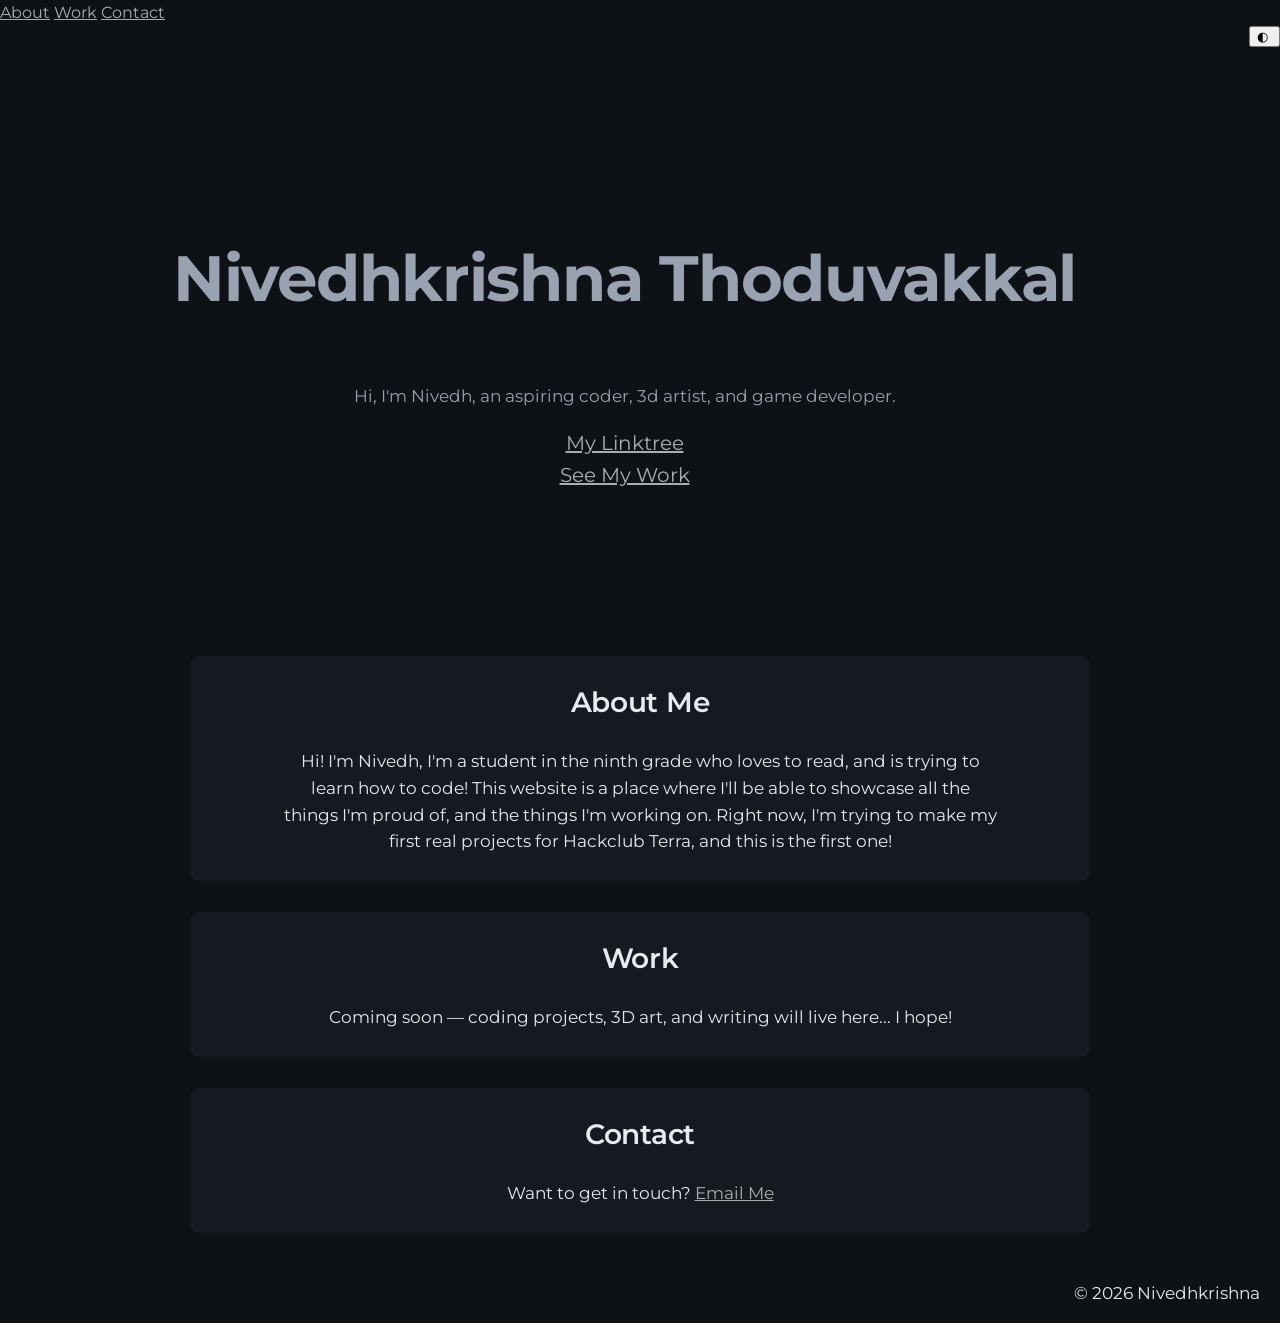
==== index.html @ b02f5b43 "Add personal portfolio site starter Create a responsive-ready portfolio foundation with About, Work," ====
<!DOCTYPE html> <!-- Tells the browser "this is modern HTML" -->
<html lang="en" data-theme="dark"> <!-- data-theme: our CSS will read this to know which colors to use -->

<head>
  <!-- HEAD = information ABOUT the page (nothing in here is visible on the page itself) -->
  <meta charset="UTF-8" /> <!-- allows special characters like é, —, emoji -->
  <meta name="viewport" content="width=device-width, initial-scale=1.0" /> <!-- makes the site behave on phones -->
  <title>Nivedhkrishna — Portfolio</title> <!-- shows in the browser tab and in Google results -->
  <meta name="description" content="Portfolio of Nivedhkrishna: coding projects, 3D design, and writing." />

<link rel="preconnect" href="https://fonts.googleapis.com">
  <link rel="preconnect" href="https://fonts.gstatic.com" crossorigin>
  <link href="https://fonts.googleapis.com/css2?family=Montserrat:ital,wght@0,100..900;1,100..900&display=swap" rel="stylesheet">

  <link rel="stylesheet" href="styles.css" /> <!-- attaches our stylesheet -->
</head>

<body>
  <!-- BODY = everything visible on the page -->

  <!-- ================= NAV ================= -->
  <header class="nav">
    <!-- TODO(you): change "NK" to whatever you want as your logo (initials work great) -->
    <!-- <a class="logo" href="#top">NK</a> -->

    <nav class="nav-links">
      <a href="#about">About</a>
      <a href="#work">Work</a>
      <a href="#contact">Contact</a>
    </nav>

    <!-- Placeholder button — does nothing until we wire it up in Step 6 -->
    <button class="button"id="theme-toggle" aria-label="Switch between dark and light mode">◐</button>
  </header>

  <main id="top">
    <!-- ================= HERO ================= -->
    <!-- YOUR FIRST TASK: write your hero content inside this section.
         Instructions are in our chat. -->
    <section class="hero" id="hero">
      <h1>Nivedhkrishna Thoduvakkal</h1>
        <p>Hi, I'm Nivedh, an aspiring coder, 3d artist, and game developer.</p>
        <a href="https://linktr.ee/nivedhthoduvakkal" target="_blank">My Linktree</a>
        <a href="#work">See My Work</a>


    </section>

    <!-- ================= ABOUT ================= -->
      <section class="section" id="about">
      <h2>About Me</h2>
       <!-- TODO(you, later): replace this placeholder with your real bio -->
        <p>
        Hi! I'm Nivedh, I'm a student in the ninth grade who loves to read,
        and is trying to learn how to code! This website is a place where I'll be able to showcase all the things I'm proud of,
         and the things I'm working on. Right now, I'm trying to make my first real projects for Hackclub Terra, and this is the first one!
      </p>
     </section>

    <!-- ================= WORK ================= -->
    <section class="section" id="work">
      <h2>Work</h2>
      <!-- TODO(step 4): filter buttons + project cards go here -->
      <p>Coming soon — coding projects, 3D art, and writing will live here... I hope!</p>
    </section>

    <!-- ================= CONTACT ================= -->
    <section class="section" id="contact">
      <h2>Contact</h2>
      <p>Want to get in touch? <a href="mailto:nivedhthoduvakkal@gmail.com">Email Me</a></p>
    </section>
  </main>



  <script src="script.js"></script> <!-- attaches our JavaScript -->
</body>
  <!-- ================= FOOTER ================= -->
     <footer class="footer">
       <!-- TODO: update the year & name each year (or we automate it in Step 6 😉) -->
       <p>© 2026 Nivedhkrishna</p>
     </footer>
</html>
---- styles.css ----
/* ==========================================================================
   STYLES.CSS — controls how the site LOOKS.
   This is a minimal starter so we can preview in dark mode.
   In Step 3 we'll build the real design system together.
   ========================================================================== */

/* CSS variables: named values we can reuse everywhere.
   Want a different background color? Change it once, here. */
:root {
  --bg: #0e1116 ;
  --surface: #151a21;
  --border: #232b36;
  --text: #e8eaee;
  --muted: #98a2b0;
  --accent: #adadad;
  --accent-hover: #ffffff; /* highlights, links, buttons */
}

html {
  scroll-behavior: smooth; /* clicking a nav link glides instead of jumping */
}

body {
  margin: 0; /* browsers add a default margin around the page — we don't want it */
  background: var(--bg);
  color: var(--text);
  font-family: "Montserrat", system-ui, sans-serif;
  line-height: 1.6;
}

h1 {
  font-size: clamp(2.5rem, 6vw, 4rem);
  font-weight: 700;
  letter-spacing: -0.02em;
  line-height: 1.1;
}

h2 {
  font-size: 1.75rem;
  font-weight: 600;
  letter-spacing: -0.01em;
  text-align: center;
}

p {
  font-size: 1.05rem;
  max-width: 65ch;
  margin-right: auto;
  margin-left: auto;
}

/* Temporary layout so the hero preview looks intentional.
   (Flexbox centers the content — we'll cover it properly in Step 3.) */
.hero {
  font-size: 1.25rem;
  color: var(--muted);
  min-height: 70vh;
  display: flex;
  flex-direction: column;
  align-items: center;
  justify-content: center;
  text-align: center;
  padding: 0 24px;
}

.section {
  max-width: 880px;
  margin: 0 auto;
  background-color: var(--surface);
  border-radius: 10px;
  padding: 10px;
  padding-top: 1px;
  text-align: center;
  margin-bottom: 30px;
}
.button{
  float: right;
  padding-right: 10px;
  width: fit-content;
}
.footer {
width: 100%;
box-sizing: border-box;
padding: 16px 0px;
text-align: right;
}
.footer p {
  max-width: none;
  margin: 0;
  padding-right: 20px;
}

/* Links get our accent color */
a {
  color: var(--accent);
  transition: color 0.2s ease;
}

a:hover {
  color: var(--accent-hover);
  transition: color 0.1s ease;
  cursor: pointer;
}
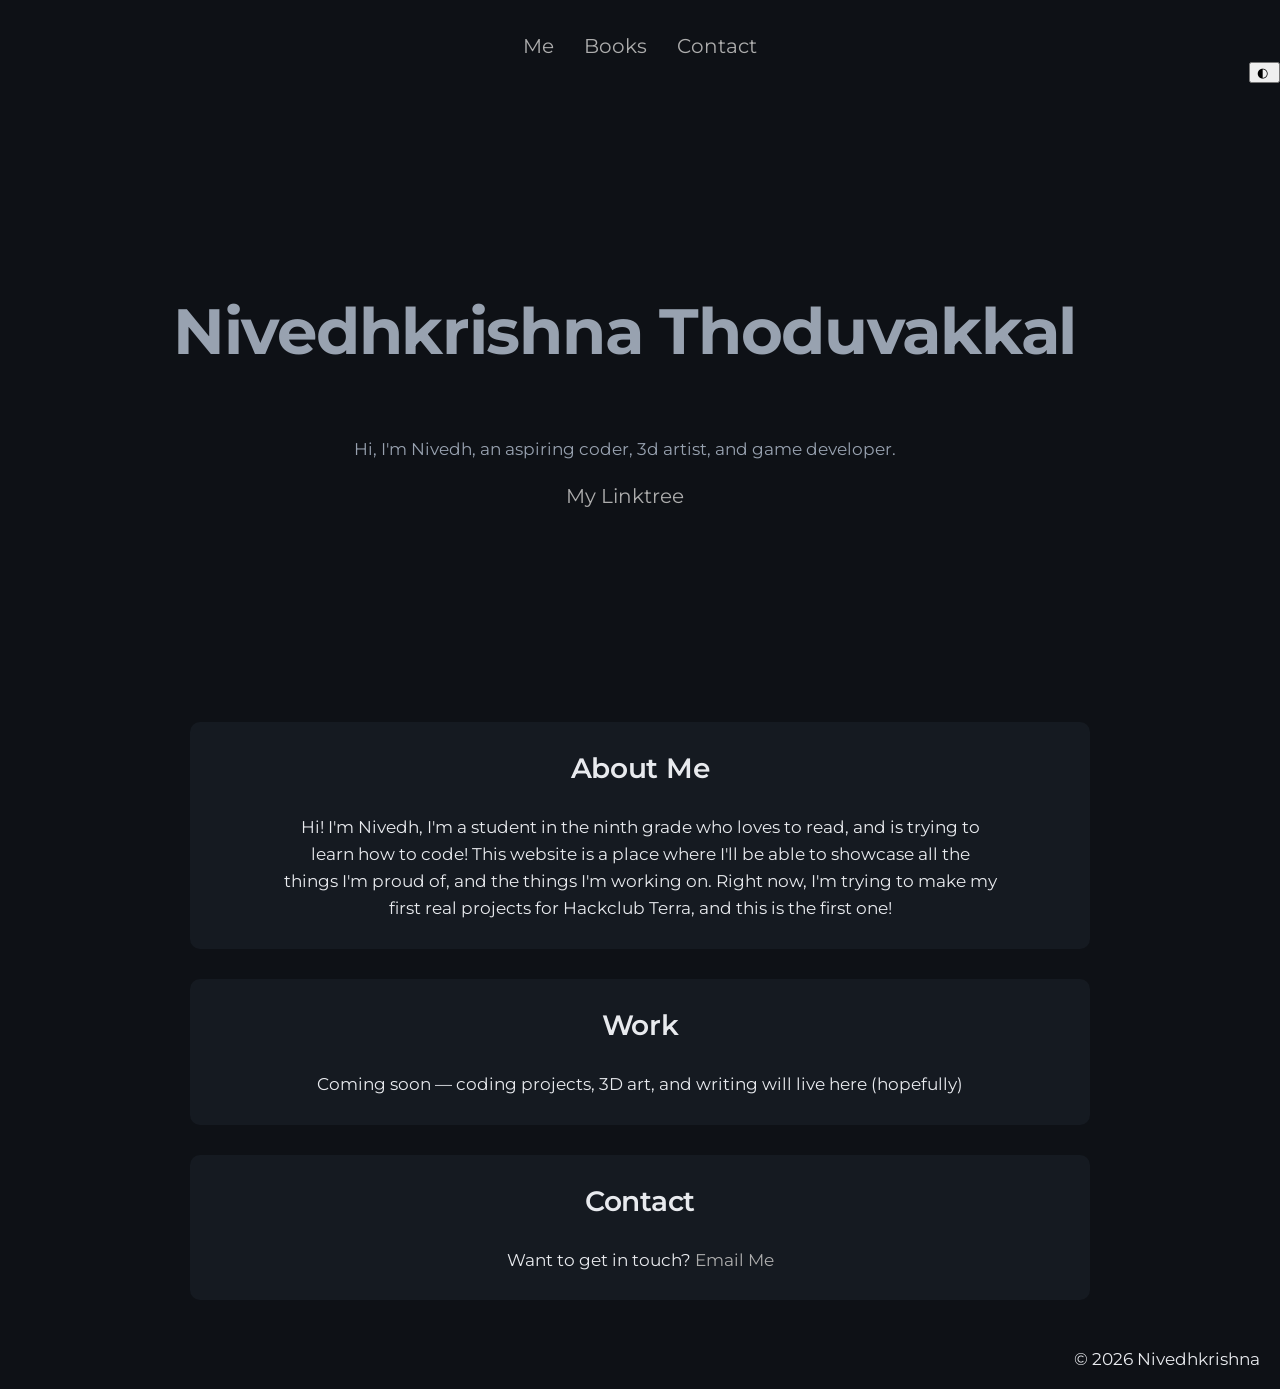
==== commit 9e5cf73d: "Began book review page New page for book series I've read. Cards and review dialogs are generated fr" ====
--- a/index.html
+++ b/index.html
@@ -24,8 +24,8 @@
     <!-- <a class="logo" href="#top">NK</a> -->
 
     <nav class="nav-links">
-      <a href="#about">About</a>
-      <a href="#work">Work</a>
+      <a href="index.html">Me</a>
+      <a href="books.html">Books</a>
       <a href="#contact">Contact</a>
     </nav>
 
@@ -40,8 +40,8 @@
     <section class="hero" id="hero">
       <h1>Nivedhkrishna Thoduvakkal</h1>
         <p>Hi, I'm Nivedh, an aspiring coder, 3d artist, and game developer.</p>
+        
         <a href="https://linktr.ee/nivedhthoduvakkal" target="_blank">My Linktree</a>
-        <a href="#work">See My Work</a>
 
 
     </section>
@@ -61,7 +61,7 @@
     <section class="section" id="work">
       <h2>Work</h2>
       <!-- TODO(step 4): filter buttons + project cards go here -->
-      <p>Coming soon — coding projects, 3D art, and writing will live here... I hope!</p>
+      <p>Coming soon — coding projects, 3D art, and writing will live here (hopefully)</p>
     </section>
 
     <!-- ================= CONTACT ================= -->
@@ -69,15 +69,18 @@
       <h2>Contact</h2>
       <p>Want to get in touch? <a href="mailto:nivedhthoduvakkal@gmail.com">Email Me</a></p>
     </section>
+
   </main>
 
 
 
-  <script src="script.js"></script> <!-- attaches our JavaScript -->
-</body>
+
+
   <!-- ================= FOOTER ================= -->
      <footer class="footer">
        <!-- TODO: update the year & name each year (or we automate it in Step 6 😉) -->
        <p>© 2026 Nivedhkrishna</p>
      </footer>
+       <script src="script.js"></script> <!-- attaches our JavaScript -->
+  </body>
 </html>
--- a/styles.css
+++ b/styles.css
@@ -15,6 +15,7 @@
   --accent: #adadad;
   --accent-hover: #ffffff; /* highlights, links, buttons */
 }
+
 
 html {
   scroll-behavior: smooth; /* clicking a nav link glides instead of jumping */
@@ -49,6 +50,15 @@
   margin-left: auto;
 }
 
+.nav-links{
+  display: flex;
+  justify-content: center;
+  gap: 30px;
+  font-size: 1.25rem;
+  padding-top: 30px;
+  
+}
+
 /* Temporary layout so the hero preview looks intentional.
    (Flexbox centers the content — we'll cover it properly in Step 3.) */
 .hero {
@@ -71,6 +81,7 @@
   padding: 10px;
   padding-top: 1px;
   text-align: center;
+  margin-top: 30px;
   margin-bottom: 30px;
 }
 .button{
@@ -78,6 +89,49 @@
   padding-right: 10px;
   width: fit-content;
 }
+
+.series-grid {
+  display: grid;
+  grid-template-columns: repeat(auto-fill, minmax(180px, 1fr));
+  gap: 24px;
+
+  width: fit-content;
+  max-width: 75%;
+  margin: 0 auto 30px;
+  padding: 10px;
+}
+
+.series-card{
+  cursor: pointer;
+  transition: transform 0.2s ease, box-shadow 0.2s ease;
+}
+
+.series-card img {
+  display: block;
+  width: 100%;
+  height: auto;
+  border-radius: 1px
+}
+
+.series-card:hover {
+  transform: translateY(-6px) scale(1.03);
+  box-shadow: 0 12px 24px rgba(0, 0, 0, 0.4);
+}
+
+.dialog {
+  background: var(--surface);
+  color:var(--text);
+  border: 1px solid var(--border);
+  border-radius: 10px;
+  padding: 32px;
+  max-width: 600px;
+  width: 90%
+}
+
+.dialog::backdrop{
+  background: rgba(0, 0, 0, 0.6)
+}
+
 .footer {
 width: 100%;
 box-sizing: border-box;
@@ -94,6 +148,7 @@
 a {
   color: var(--accent);
   transition: color 0.2s ease;
+  text-decoration: none;
 }
 
 a:hover {
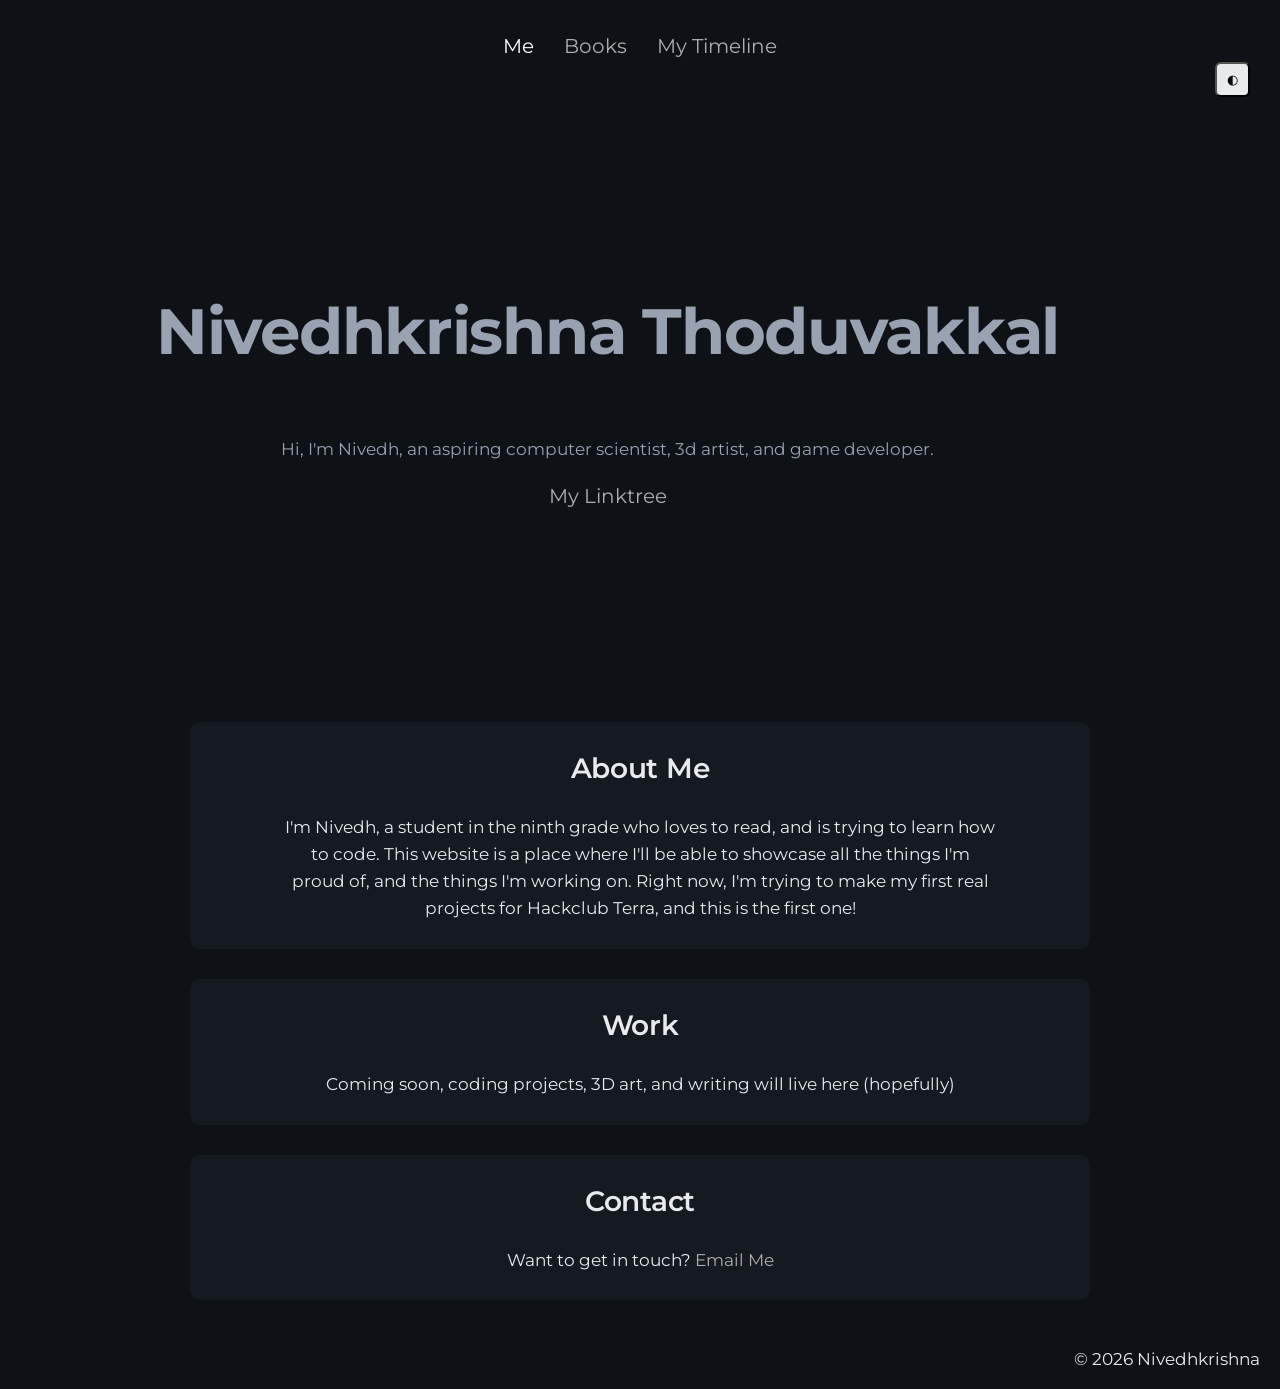
==== commit 07915e72: "Book Page Refining + Added Timeline Page This commit adds small features to the book page. It adds s" ====
--- a/index.html
+++ b/index.html
@@ -1,86 +1,66 @@
-<!DOCTYPE html> <!-- Tells the browser "this is modern HTML" -->
-<html lang="en" data-theme="dark"> <!-- data-theme: our CSS will read this to know which colors to use -->
+  <!DOCTYPE html>
+  <html lang="en" data-theme="dark">
 
-<head>
-  <!-- HEAD = information ABOUT the page (nothing in here is visible on the page itself) -->
-  <meta charset="UTF-8" /> <!-- allows special characters like é, —, emoji -->
-  <meta name="viewport" content="width=device-width, initial-scale=1.0" /> <!-- makes the site behave on phones -->
-  <title>Nivedhkrishna — Portfolio</title> <!-- shows in the browser tab and in Google results -->
-  <meta name="description" content="Portfolio of Nivedhkrishna: coding projects, 3D design, and writing." />
+  <head>
+    <meta charset="UTF-8">
+    <meta name="viewport" content="width=device-width, initial-scale=1.0" />
+    <title>Nivedhkrishna — Portfolio</title>
+    <meta name="description" content="Portfolio of Nivedhkrishna: coding projects, 3D design, and writing." />
 
-<link rel="preconnect" href="https://fonts.googleapis.com">
-  <link rel="preconnect" href="https://fonts.gstatic.com" crossorigin>
-  <link href="https://fonts.googleapis.com/css2?family=Montserrat:ital,wght@0,100..900;1,100..900&display=swap" rel="stylesheet">
+  <link rel="preconnect" href="https://fonts.googleapis.com">
+    <link rel="preconnect" href="https://fonts.gstatic.com" crossorigin>
+    <link href="https://fonts.googleapis.com/css2?family=Montserrat:ital,wght@0,100..900;1,100..900&display=swap" rel="stylesheet">
 
-  <link rel="stylesheet" href="styles.css" /> <!-- attaches our stylesheet -->
-</head>
+    <link rel="stylesheet" href="styles.css" />
+  </head>
 
-<body>
-  <!-- BODY = everything visible on the page -->
+  <body>
+    <header class="nav">
 
-  <!-- ================= NAV ================= -->
-  <header class="nav">
-    <!-- TODO(you): change "NK" to whatever you want as your logo (initials work great) -->
-    <!-- <a class="logo" href="#top">NK</a> -->
-
-    <nav class="nav-links">
-      <a href="index.html">Me</a>
-      <a href="books.html">Books</a>
-      <a href="#contact">Contact</a>
-    </nav>
-
-    <!-- Placeholder button — does nothing until we wire it up in Step 6 -->
-    <button class="button"id="theme-toggle" aria-label="Switch between dark and light mode">◐</button>
-  </header>
-
-  <main id="top">
-    <!-- ================= HERO ================= -->
-    <!-- YOUR FIRST TASK: write your hero content inside this section.
-         Instructions are in our chat. -->
-    <section class="hero" id="hero">
-      <h1>Nivedhkrishna Thoduvakkal</h1>
-        <p>Hi, I'm Nivedh, an aspiring coder, 3d artist, and game developer.</p>
-        
-        <a href="https://linktr.ee/nivedhthoduvakkal" target="_blank">My Linktree</a>
+      <nav class="nav-links">
+        <a class="current-page" href="index.html">Me</a>
+        <a href="books.html">Books</a>
+        <a href="timeline.html">My Timeline</a>
+      </nav>
 
 
-    </section>
+      <button class="button"id="theme-toggle" aria-label="Switch between dark and light mode">◐</button>
+    </header>
 
-    <!-- ================= ABOUT ================= -->
-      <section class="section" id="about">
-      <h2>About Me</h2>
-       <!-- TODO(you, later): replace this placeholder with your real bio -->
-        <p>
-        Hi! I'm Nivedh, I'm a student in the ninth grade who loves to read,
-        and is trying to learn how to code! This website is a place where I'll be able to showcase all the things I'm proud of,
-         and the things I'm working on. Right now, I'm trying to make my first real projects for Hackclub Terra, and this is the first one!
-      </p>
-     </section>
-
-    <!-- ================= WORK ================= -->
-    <section class="section" id="work">
-      <h2>Work</h2>
-      <!-- TODO(step 4): filter buttons + project cards go here -->
-      <p>Coming soon — coding projects, 3D art, and writing will live here (hopefully)</p>
-    </section>
-
-    <!-- ================= CONTACT ================= -->
-    <section class="section" id="contact">
-      <h2>Contact</h2>
-      <p>Want to get in touch? <a href="mailto:nivedhthoduvakkal@gmail.com">Email Me</a></p>
-    </section>
-
-  </main>
+    <main id="top">
+      <section class="hero" id="hero">
+        <h1>Nivedhkrishna Thoduvakkal</h1>
+          <p>Hi, I'm Nivedh, an aspiring computer scientist, 3d artist, and game developer.</p>
+          
+          <a href="https://linktr.ee/nivedhthoduvakkal" target="_blank">My Linktree</a>
 
 
+      </section>
 
+        <section class="section" id="about">
+        <h2>About Me</h2>
+          <p>
+          I'm Nivedh, a student in the ninth grade who loves to read,
+          and is trying to learn how to code. This website is a place where I'll be able to showcase all the things I'm proud of,
+          and the things I'm working on. Right now, I'm trying to make my first real projects for Hackclub Terra, and this is the first one!
+        </p>
+      </section>
 
+      <section class="section" id="work">
+        <h2>Work</h2>
+        <p>Coming soon, coding projects, 3D art, and writing will live here (hopefully)</p>
+      </section>
 
-  <!-- ================= FOOTER ================= -->
-     <footer class="footer">
-       <!-- TODO: update the year & name each year (or we automate it in Step 6 😉) -->
-       <p>© 2026 Nivedhkrishna</p>
-     </footer>
-       <script src="script.js"></script> <!-- attaches our JavaScript -->
-  </body>
-</html>
+      <section class="section" id="contact">
+        <h2>Contact</h2>
+        <p>Want to get in touch? <a href="mailto:nivedhthoduvakkal@gmail.com">Email Me</a></p>
+      </section>
+
+    </main>
+
+      <footer class="footer">
+        <p>© 2026 Nivedhkrishna</p>
+      </footer>
+        <script src="script.js"></script>
+    </body>
+  </html>
--- a/styles.css
+++ b/styles.css
@@ -1,11 +1,3 @@
-/* ==========================================================================
-   STYLES.CSS — controls how the site LOOKS.
-   This is a minimal starter so we can preview in dark mode.
-   In Step 3 we'll build the real design system together.
-   ========================================================================== */
-
-/* CSS variables: named values we can reuse everywhere.
-   Want a different background color? Change it once, here. */
 :root {
   --bg: #0e1116 ;
   --surface: #151a21;
@@ -13,16 +5,16 @@
   --text: #e8eaee;
   --muted: #98a2b0;
   --accent: #adadad;
-  --accent-hover: #ffffff; /* highlights, links, buttons */
+  --accent-hover: #ffffff;
 }
 
 
 html {
-  scroll-behavior: smooth; /* clicking a nav link glides instead of jumping */
+    scroll-behavior: smooth;
 }
 
 body {
-  margin: 0; /* browsers add a default margin around the page — we don't want it */
+  margin: 0;
   background: var(--bg);
   color: var(--text);
   font-family: "Montserrat", system-ui, sans-serif;
@@ -59,8 +51,6 @@
   
 }
 
-/* Temporary layout so the hero preview looks intentional.
-   (Flexbox centers the content — we'll cover it properly in Step 3.) */
 .hero {
   font-size: 1.25rem;
   color: var(--muted);
@@ -84,52 +74,135 @@
   margin-top: 30px;
   margin-bottom: 30px;
 }
+
+.book-section {
+    max-width: 75%;
+}
+
 .button{
   float: right;
   padding-right: 10px;
   width: fit-content;
+  background-color: var(--text);
+  aspect-ratio: 1/1;
+  text-align: center;
+  padding-left: 10px;
+  margin-right: 30px;
+  border-radius: 6px;
 }
 
 .series-grid {
   display: grid;
   grid-template-columns: repeat(auto-fill, minmax(180px, 1fr));
+  justify-items: center;
+  align-items: start;
   gap: 24px;
 
-  width: fit-content;
-  max-width: 75%;
-  margin: 0 auto 30px;
-  padding: 10px;
-}
-
-.series-card{
+  width: 100%;
+  max-width: 900px;
+  box-sizing: border-box;
+  margin: 0 auto;
+  padding: 20px;
+}
+
+.series-card {
+  min-width: 0;
+  padding: 8px;
+  box-sizing: border-box;
+  background: var(--surface);
+  color: var(--text);
+  border: 1px solid var(--border);
+  border-radius: 8px;
+  text-align: center;
   cursor: pointer;
+  transform: translateY(0) scale(1);
   transition: transform 0.2s ease, box-shadow 0.2s ease;
 }
 
-.series-card img {
+.series-card:hover {
+  transform: translateY(-5px) scale(1.03);
+  box-shadow: 0 12px 24px rgba(0, 0, 0, 0.4);
+}
+
+.series-cover {
   display: block;
   width: 100%;
-  height: auto;
-  border-radius: 1px
-}
-
-.series-card:hover {
-  transform: translateY(-6px) scale(1.03);
-  box-shadow: 0 12px 24px rgba(0, 0, 0, 0.4);
-}
-
-.dialog {
+  aspect-ratio: 2/3;
+  object-fit: cover;
+  border-radius: 5px;
+}
+
+.series-card h3 {
+  font-size: 0.85rem;
+  line-height: 1.4;
+  margin: 8px 0 2px;
+}
+
+.series-dialog{
   background: var(--surface);
-  color:var(--text);
+  color: var(--text);
   border: 1px solid var(--border);
   border-radius: 10px;
-  padding: 32px;
-  max-width: 600px;
-  width: 90%
-}
-
-.dialog::backdrop{
+  padding: 24px;
+  box-sizing: border-box;
+  width: min(700px, calc(100% - 32px));
+  max-width: 700px;
+  max-height: 84vh;
+  overflow-y: auto;
+  margin: auto;
+}
+
+
+
+.series-dialog::backdrop{
   background: rgba(0, 0, 0, 0.6)
+}
+
+.series-dialog-content{
+  display: flex;
+  gap: 20px;
+  align-items: flex-start;
+}
+
+.series-dialog-content > .series-cover {
+  display: block;
+  flex: 0 0 150px;
+  width: 150px;
+  aspect-ratio: 2/3;
+  object-fit: cover;
+  border-radius: 6px;
+}
+
+.series-dialog-info {
+  flex: 1;
+  min-width: 0;
+}
+
+.series-dialog-info h3 {
+  margin-top: 0;
+  text-align: left;
+}
+
+.series-dialog-info p {
+  text-align: left;
+  margin: 0;
+}
+
+.series-dialog form{
+  margin-top: 20px;
+}
+
+.series-dialog button{
+  background: transparent;
+  color: var(--text);
+  border: 1px solid var(--border);
+  border-radius: 6px;
+  padding: 10px 14px;
+  cursor: pointer;
+}
+
+.current-page {
+  color: var(--accent-hover)
 }
 
 .footer {
@@ -156,3 +229,132 @@
   transition: color 0.1s ease;
   cursor: pointer;
 }
+
+.series-card,
+.book-card {
+  font: inherit;
+  cursor: pointer;
+}
+
+.series-card {
+  width: 100%;
+}
+
+.book-card {
+  display: block;
+  min-width: 0;
+  width: 100%;
+  padding: 8px;
+  background: var(--surface);
+  color: var(--text);
+  border: 1px solid var(--border);
+  border-radius: 8px;
+  text-align: left;
+  transition: transform 0.2s ease, box-shadow 0.2s ease;
+}
+
+.book-card:hover {
+  transform: translateY(-4px);
+  border-color: var(--accent);
+}
+
+.book-card:focus-visible,
+.series-card:focus-visible {
+  outline: 2px solid var(--accent);
+  outline-offset: 4px;
+}
+
+.books-selection {
+  margin-top: 28px;
+  padding-top: 20px;
+  border-top: 1px solid var(--border)
+}
+
+.books-selection > h3 {
+  text-align: left;
+  margin: 0 0 18px;
+}
+
+.books-grid {
+  display: grid;
+  grid-template-columns: repeat(
+    auto-fill,
+    minmax(120px, 1fr)
+  );
+  gap: 18px;
+}
+
+.book-cover {
+  display: block;
+  width: 100%;
+  aspect-ratio: 2/3;
+  object-fit: cover;
+  border-radius: 5px;
+}
+
+.book-card h4 {
+  font-size: 0.85rem;
+  line-height: 1.4;
+  margin: 8px 0 2px;
+  overflow-wrap: anywhere;
+}
+
+.book-series-name {
+  color: var(--muted);
+  font-size: 0.85rem;
+}
+
+.book-dialog {
+  width: min(700px, calc(100% - 32px));
+}
+
+.book-dialog .series-dialog-content > .series-cover {
+  flex-basis: 150px;
+  width: 150px;
+}
+
+.dialog-actions {
+  margin-top: 20px;
+}
+
+/* spoiler system */
+.spoiler {
+  background-color: var(--border);
+  display: inline-block;
+  padding: 2px 12px;
+  position: relative;
+}
+
+.spoiler:not(:active) {
+  background-color: var(--muted);
+  color: var(--muted);
+  min-width: max-content;
+  user-select: none;
+  box-sizing: border-box;
+  border-radius: 4px;
+}
+
+.spoiler:not(:active)::before {
+  position: absolute;
+  content: 'Click\a0to\a0show\a0spoiler';
+  color: #151a21;
+  white-space: nowrap;
+  border-radius: 4px;
+  left: 50%;
+  transform: translateX(-50%);
+}
+
+.spoiler:not(:active) {
+  min-width: 195px;
+}
+
+@media (max-width: 480px) {
+  .books-grid {
+    grid-template-columns: repeat(2, minmax(0, 1fr));
+    gap: 12px;
+  }
+  .book-dialog .series-dialog-content > .series-cover {
+    flex-basis: 100px;
+    width: 100px;
+  }
+}
